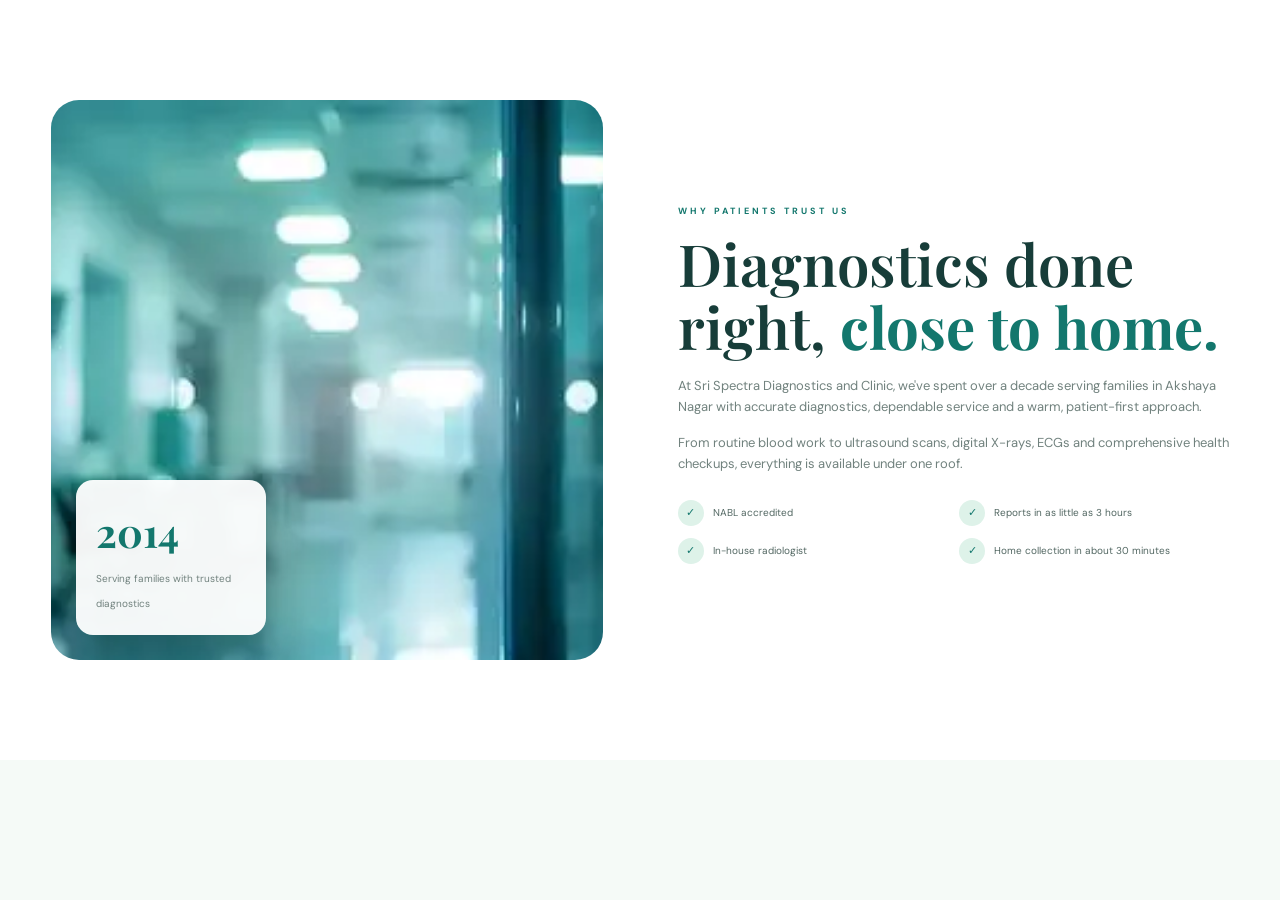
==== about.html @ 2edbfa6a "Add files via upload" ====
<!DOCTYPE html>
<html lang="en">

<head>
    <meta charset="UTF-8">
    <meta name="viewport" content="width=device-width, initial-scale=1.0">

    <title>Sri Spectra Diagnostics & Clinic | Akshaya Nagar</title>

    <meta name="description"
        content="Sri Spectra Diagnostics & Clinic - NABL accredited diagnostic centre in Akshaya Nagar, Bangalore. Pathology, ultrasound, X-ray, ECG, health packages and home sample collection.">

    <link rel="stylesheet" href="style.css">

    <link rel="preconnect" href="https://fonts.googleapis.com">
    <link rel="preconnect" href="https://fonts.gstatic.com" crossorigin>

    <link href="https://fonts.googleapis.com/css2?family=DM+Sans:wght@400;500;600;700&family=Playfair+Display:wght@500;600;700&display=swap"
        rel="stylesheet">
</head>

<body>
<section class="section about" id="about">

    <div class="container about-grid">

        <div class="about-image">

            <img
                src="img0.jpg"
                alt="Sri Spectra Diagnostics">

            <div class="floating-card">

                <strong>2014</strong>

                <span>
                    Serving families
                    with trusted diagnostics
                </span>

            </div>

        </div>


        <div class="about-content">

            <span class="eyebrow">
                WHY PATIENTS TRUST US
            </span>

            <h2>
                Diagnostics done right,
                <strong>close to home.</strong>
            </h2>

            <p>
                At Sri Spectra Diagnostics and Clinic, we've spent
                over a decade serving families in Akshaya Nagar with
                accurate diagnostics, dependable service and a warm,
                patient-first approach.
            </p>

            <p>
                From routine blood work to ultrasound scans, digital
                X-rays, ECGs and comprehensive health checkups,
                everything is available under one roof.
            </p>


            <div class="about-points">

                <div>
                    <span>✓</span>
                    <p>NABL accredited</p>
                </div>

                <div>
                    <span>✓</span>
                    <p>Reports in as little as 3 hours</p>
                </div>

                <div>
                    <span>✓</span>
                    <p>In-house radiologist</p>
                </div>

                <div>
                    <span>✓</span>
                    <p>Home collection in about 30 minutes</p>
                </div>

            </div>

        </div>

    </div>

</section>
</body>
</html>
---- style.css ----
/* =====================================================
   RESET
===================================================== */

* {
    margin: 0;
    padding: 0;
    box-sizing: border-box;
}

html {
    scroll-behavior: smooth;
}

body {
    font-family: "DM Sans", sans-serif;
    color: #173d39;
    background: #f5faf7;
    line-height: 1.6;
}

img {
    width: 100%;
    display: block;
}

a {
    text-decoration: none;
    color: inherit;
}

button,
input,
textarea,
select {
    font-family: inherit;
}

.container {
    width: min(1180px, 92%);
    margin: auto;
}

.section {
    padding: 100px 0;
}


/* =====================================================
   TOP BAR
===================================================== */

.topbar {
    background: #043d39;
    color: #c9dfda;

    font-size: 11px;
}

.topbar-inner {
    min-height: 38px;

    display: flex;
    justify-content: space-between;
    align-items: center;
}

.topbar-inner div {
    display: flex;
    gap: 20px;
}

.topbar a:hover {
    color: white;
}


/* =====================================================
   NAVBAR
===================================================== */

.navbar {
    position: absolute;

    top: 38px;
    left: 0;

    width: 100%;

    z-index: 100;

    padding: 18px 0;

    background: rgba(0, 45, 42, 0.22);

    -webkit-backdrop-filter: blur(10px);
     backdrop-filter: blur(10px);

    border-bottom: 1px solid rgba(255,255,255,0.14);
}

.nav-inner {
    display: flex;
    align-items: center;
    justify-content: space-between;

    gap: 20px;
}


/* LOGO */

.logo {
    display: flex;
    align-items: center;
    gap: 10px;

    color: white;
}

.logo-mark {
    width: 43px;
    height: 43px;

    border-radius: 13px;

    display: flex;
    justify-content: center;
    align-items: center;

    background: #d4f0e3;

    color: #087167;

    font-size: 27px;
    font-weight: 700;
}

.logo-text strong {
    display: block;

    font-family: "Playfair Display", serif;

    font-size: 21px;

    line-height: 1;
}

.logo-text span {
    display: block;

    font-size: 7px;

    letter-spacing: 2.5px;

    margin-top: 5px;
}


/* NAVIGATION */

nav {
    display: flex;

    gap: 20px;
}

nav a {
    color: white;

    font-size: 10px;

    transition: 0.3s;
}

nav a:hover {
    color: #b9ead4;
}


/* NAV BUTTON */

.nav-btn {
    padding: 11px 18px;

    border-radius: 30px;

    background: white;

    color: #087167;

    font-size: 10px;

    font-weight: 700;

    white-space: nowrap;
}


/* =====================================================
   HERO
===================================================== */

.hero {
    min-height: 770px;

    position: relative;

    display: flex;
    align-items: center;

    color: white;

    overflow: hidden;
}

.hero-bg {
    position: absolute;

    inset: 0;

    z-index: -1;

    background:
        linear-gradient(
            90deg,
            rgba(2, 48, 45, 0.97),
            rgba(2, 61, 56, 0.76),
            rgba(2, 61, 56, 0.20)
        ),
        url("https://images.unsplash.com/photo-1576091160550-2173dba999ef?auto=format&fit=crop&w=2000&q=90");

    background-size: cover;

    background-position: center;
}

.hero-content {
    max-width: 720px;

    padding-top: 90px;
}

.hero-location {
    display: block;

    color: #b6e7d2;

    font-size: 10px;

    letter-spacing: 3px;

    font-weight: 700;

    margin-bottom: 16px;
}

.trust-badge {
    display: inline-block;

    padding: 7px 13px;

    border: 1px solid rgba(255,255,255,0.25);

    background: rgba(255,255,255,0.09);

    -webkit-backdrop-filter: blur(10px);
      backdrop-filter: blur(10px);

    border-radius: 30px;

    font-size: 9px;

    margin-bottom: 22px;
}

.hero h1 {
    font-family: "Playfair Display", serif;

    font-size: clamp(50px, 7vw, 82px);

    line-height: 1.02;

    font-weight: 600;

    margin-bottom: 22px;
}

.hero h1 span {
    display: block;

    color: #b8ead5;
}

.hero-content > p {
    max-width: 620px;

    color: #d2e5e0;

    font-size: 16px;
}

.hero-actions {
    display: flex;

    gap: 14px;

    margin-top: 30px;
}


/* BUTTONS */

.btn-primary,
.btn-outline {
    display: inline-block;

    padding: 14px 22px;

    border-radius: 30px;

    font-size: 11px;

    font-weight: 700;

    transition: 0.3s;
}

.btn-primary {
    background: #c9eddb;

    color: #087167;
}

.btn-primary:hover {
    transform: translateY(-3px);

    box-shadow: 0 12px 30px rgba(0,0,0,0.18);
}

.btn-outline {
    border: 1px solid rgba(255,255,255,0.5);

    color: white;
}

.btn-outline:hover {
    background: white;

    color: #087167;
}


/* HERO STATS */

.hero-highlights {
    display: flex;

    gap: 45px;

    margin-top: 48px;
}

.hero-highlights div {
    display: flex;

    flex-direction: column;
}

.hero-highlights strong {
    font-size: 26px;
}

.hero-highlights span {
    color: #b9d3cd;

    font-size: 9px;
}


/* =====================================================
   QUICK CARDS
===================================================== */

.quick-section {
    margin-top: -55px;

    position: relative;

    z-index: 20;
}

.quick-grid {
    display: grid;

    grid-template-columns: repeat(4, 1fr);

    gap: 14px;
}

.quick-card {
    background: rgba(255,255,255,0.96);

    border: 1px solid #e2ece8;

    border-radius: 17px;

    padding: 19px;

    display: flex;

    align-items: center;

    gap: 12px;

    box-shadow: 0 18px 40px rgba(15,80,70,0.11);

    transition: 0.3s;
}

.quick-card:hover {
    transform: translateY(-6px);
}

.quick-icon {
    width: 44px;
    height: 44px;

    flex-shrink: 0;

    display: flex;
    align-items: center;
    justify-content: center;

    border-radius: 12px;

    background: #e0f3e9;

    font-size: 19px;
}

.quick-card h3 {
    font-size: 12px;
}

.quick-card p {
    color: #7c8d89;

    font-size: 9px;
}

.quick-card > span {
    margin-left: auto;

    color: #14776d;
}


/* =====================================================
   HEADINGS
===================================================== */

.eyebrow {
    display: inline-block;

    color: #13776d;

    font-size: 9px;

    letter-spacing: 3px;

    font-weight: 700;

    margin-bottom: 14px;
}

.section-heading {
    max-width: 700px;

    margin-bottom: 48px;
}

.section-heading.center {
    text-align: center;

    margin-left: auto;
    margin-right: auto;
}

.section-heading h2,
.about-content h2,
.thyroid-content h2,
.collection-content h2,
.faq-grid h2,
.contact h2 {
    font-family: "Playfair Display", serif;

    font-size: clamp(40px, 5vw, 58px);

    line-height: 1.08;

    font-weight: 600;

    margin-bottom: 18px;
}

.section-heading h2 strong,
.about-content h2 strong,
.thyroid-content h2 strong,
.collection-content h2 strong,
.faq-grid h2 strong,
.contact h2 strong {
    color: #13776d;
}

.section-heading p,
.about-content > p,
.collection-content > p,
.faq-grid > div > p {
    color: #71827e;

    font-size: 13px;
}


/* =====================================================
   ABOUT
===================================================== */

.about {
    background: white;
}

.about-grid {
    display: grid;

    grid-template-columns: 1fr 1fr;

    gap: 75px;

    align-items: center;
}

.about-image {
    position: relative;

    height: 560px;

    border-radius: 28px;

    overflow: hidden;
}

.about-image img {
    height: 100%;

    object-fit: cover;
}

.floating-card {
    position: absolute;

    left: 25px;
    bottom: 25px;

    width: 190px;

    padding: 20px;

    background: rgba(255,255,255,0.95);

    border-radius: 17px;

    box-shadow: 0 20px 40px rgba(0,0,0,0.15);
}

.floating-card strong {
    display: block;

    font-family: "Playfair Display", serif;

    color: #13776d;

    font-size: 40px;
}

.floating-card span {
    color: #71827e;

    font-size: 10px;
}

.about-content > p {
    margin-bottom: 16px;
}

.about-points {
    display: grid;

    grid-template-columns: 1fr 1fr;

    gap: 12px;

    margin-top: 25px;
}

.about-points div {
    display: flex;

    align-items: center;

    gap: 9px;
}

.about-points span {
    width: 26px;
    height: 26px;

    display: flex;

    justify-content: center;
    align-items: center;

    border-radius: 50%;

    background: #def2e9;

    color: #13776d;

    font-size: 11px;
}

.about-points p {
    color: #526762;

    font-size: 10px;
}


/* =====================================================
   SERVICES
===================================================== */

.services {
    background: #f3f9f6;
}

.service-grid {
    display: grid;

    grid-template-columns: repeat(3, 1fr);

    gap: 20px;
}

.service-card {
    background: white;

    border: 1px solid #e1ebe7;

    border-radius: 22px;

    overflow: hidden;

    transition: 0.35s;
}

.service-card:hover {
    transform: translateY(-7px);

    box-shadow: 0 22px 45px rgba(15,80,70,0.12);
}

.service-image {
    height: 210px;

    overflow: hidden;
}

.service-image img {
    height: 100%;

    object-fit: cover;

    transition: 0.5s;
}

.service-card:hover .service-image img {
    transform: scale(1.06);
}

.service-body {
    padding: 25px;

    position: relative;
}

.service-number {
    position: absolute;

    right: 20px;
    top: 20px;

    color: #b4c8c3;

    font-size: 10px;

    font-weight: 700;
}

.service-icon {
    width: 43px;
    height: 43px;

    border-radius: 12px;

    display: flex;
    align-items: center;
    justify-content: center;

    background: #def2e9;

    font-size: 20px;

    margin-bottom: 15px;
}

.service-body h3 {
    font-family: "Playfair Display", serif;

    font-size: 21px;

    margin-bottom: 9px;
}

.service-body p {
    color: #71827e;

    font-size: 10px;

    line-height: 1.7;

    min-height: 55px;

    margin-bottom: 17px;
}

.service-body a {
    color: #13776d;

    font-size: 10px;

    font-weight: 700;
}


/* =====================================================
   THYROID
===================================================== */

.thyroid {
    background: white;
}

.thyroid-grid {
    display: grid;

    grid-template-columns: 0.9fr 1.1fr;

    gap: 70px;

    align-items: center;
}

.thyroid-image {
    position: relative;

    height: 550px;

    overflow: hidden;

    border-radius: 27px;
}

.thyroid-image img {
    height: 100%;

    object-fit: cover;
}

.thyroid-floating {
    position: absolute;

    bottom: 22px;
    left: 22px;

    padding: 15px 18px;

    background: rgba(255,255,255,0.95);

    border-radius: 15px;

    display: flex;

    align-items: center;

    gap: 10px;
}

.thyroid-floating > span {
    width: 40px;
    height: 40px;

    display: flex;
    align-items: center;
    justify-content: center;

    border-radius: 10px;

    background: #def2e9;
}

.thyroid-floating strong {
    display: block;

    font-size: 11px;
}

.thyroid-floating small {
    display: block;

    color: #71827e;

    font-size: 8px;
}

.thyroid-content > p {
    color: #71827e;

    font-size: 13px;

    line-height: 1.8;

    margin-bottom: 25px;
}

.thyroid-cards {
    display: grid;

    grid-template-columns: 1fr 1fr;

    gap: 12px;

    margin-bottom: 28px;
}

.thyroid-cards > div {
    padding: 15px;

    border-radius: 13px;

    background: #f4f9f7;

    border: 1px solid #e1ece8;
}

.thyroid-cards span {
    display: block;

    color: #13776d;

    font-weight: 700;

    font-size: 13px;
}

.thyroid-cards p {
    color: #71827e;

    font-size: 9px;

    margin-top: 4px;
}


/* =====================================================
   DIFFERENCE
===================================================== */

.difference {
    background: #f3f9f6;
}

.difference-grid {
    display: grid;

    grid-template-columns: repeat(5, 1fr);

    gap: 14px;
}

.difference-card {
    padding: 25px;

    background: white;

    border-radius: 18px;

    border: 1px solid #e1ebe7;

    text-align: center;
}

.difference-card > strong {
    display: block;

    color: #13776d;

    font-family: "Playfair Display", serif;

    font-size: 32px;

    margin-bottom: 10px;
}

.difference-card h3 {
    font-size: 12px;

    margin-bottom: 7px;
}

.difference-card p {
    color: #71827e;

    font-size: 9px;
}


/* =====================================================
   PACKAGES
===================================================== */

.packages {
    background: white;
}

.package-grid {
    display: grid;

    grid-template-columns: 1fr 1fr;

    gap: 25px;

    max-width: 900px;

    margin: auto;
}

.package-card {
    position: relative;

    padding: 35px;

    background: #f5faf7;

    border: 1px solid #e1ebe7;

    border-radius: 23px;
}

.package-card.featured {
    background: #07564f;

    color: white;

    border: none;

    transform: translateY(-7px);
}

.package-tag {
    color: #13776d;

    font-size: 9px;

    letter-spacing: 2px;

    font-weight: 700;
}

.featured .package-tag {
    color: #b9e9d3;
}

.package-card h3 {
    font-family: "Playfair Display", serif;

    font-size: 25px;

    margin: 15px 0;
}

.price {
    color: #13776d;

    font-family: "Playfair Display", serif;

    font-size: 38px;

    font-weight: 600;
}

.featured .price {
    color: #c2ecd9;
}

.price small {
    font-family: "DM Sans", sans-serif;

    font-size: 9px;

    color: #84958f;
}

.featured .price small {
    color: #c0d8d2;
}

.package-card ul {
    list-style: none;

    margin: 25px 0;
}

.package-card li {
    color: #536a65;

    font-size: 11px;

    padding: 6px 0;
}

.featured li {
    color: #d3e5e0;
}

.package-card > a {
    color: #13776d;

    font-size: 10px;

    font-weight: 700;
}

.featured > a {
    color: #b9ead4;
}

.popular {
    position: absolute;

    right: 20px;
    top: 20px;

    padding: 5px 9px;

    border-radius: 20px;

    background: #bcebd5;

    color: #086c62;

    font-size: 7px;

    font-weight: 700;
}


/* =====================================================
   COLLECTION
===================================================== */

.collection {
    background: #eaf5f0;
}

.collection-grid {
    display: grid;

    grid-template-columns: 1fr 1fr;

    gap: 70px;

    align-items: center;
}

.collection-content > p {
    max-width: 560px;

    margin-bottom: 22px;
}

.collection-features {
    display: grid;

    grid-template-columns: 1fr 1fr;

    gap: 12px;

    margin-bottom: 27px;
}

.collection-features span {
    color: #536a65;

    font-size: 10px;
}

.collection-image {
    height: 480px;

    overflow: hidden;

    border-radius: 27px;
}

.collection-image img {
    height: 100%;

    object-fit: cover;
}


/* =====================================================
   AREAS
===================================================== */

.areas {
    background: white;
}

.areas-grid {
    display: flex;

    flex-wrap: wrap;

    justify-content: center;

    gap: 10px;

    max-width: 900px;

    margin: auto;
}

.areas-grid span {
    padding: 11px 17px;

    background: #f0f7f4;

    border: 1px solid #deebe6;

    border-radius: 30px;

    color: #536a65;

    font-size: 10px;
}


/* =====================================================
   FAQ
===================================================== */

.faq {
    background: #f5faf7;
}

.faq-grid {
    display: grid;

    grid-template-columns: 0.8fr 1.2fr;

    gap: 80px;
}

.faq-list {
    display: flex;

    flex-direction: column;

    gap: 10px;
}

.faq-list details {
    background: white;

    border: 1px solid #e1ebe7;

    border-radius: 12px;

    padding: 17px 20px;
}

.faq-list summary {
    list-style: none;

    cursor: pointer;

    display: flex;

    justify-content: space-between;

    font-size: 11px;

    font-weight: 700;
}

.faq-list summary::-webkit-details-marker {
    display: none;
}

.faq-list summary span {
    color: #13776d;

    font-size: 17px;
}

.faq-list p {
    color: #71827e;

    font-size: 10px;

    padding-top: 12px;
}


/* =====================================================
   BOOKING
===================================================== */

.booking {
    background: #07564f;

    color: white;
}

.booking-grid {
    display: grid;

    grid-template-columns: 0.8fr 1.2fr;

    gap: 70px;

    align-items: center;
}

.booking-info .eyebrow {
    color: #aee5cd;
}

.booking-info h2 {
    font-family: "Playfair Display", serif;

    font-size: clamp(40px, 5vw, 58px);

    line-height: 1.08;

    margin-bottom: 18px;
}

.booking-info h2 strong {
    color: #b9ead5;
}

.booking-info > p {
    color: #c6ded8;

    font-size: 13px;
}

.booking-contact {
    margin-top: 28px;
}

.booking-contact p {
    color: #c8dfd9;

    font-size: 11px;

    margin: 10px 0;
}

.booking-form {
    padding: 32px;

    background: white;

    color: #183c3a;

    border-radius: 22px;
}

.booking-form h3 {
    font-family: "Playfair Display", serif;

    font-size: 27px;

    margin-bottom: 22px;
}

.form-row {
    display: grid;

    grid-template-columns: 1fr 1fr;

    gap: 14px;

    margin-bottom: 14px;
}

.booking-form label {
    display: block;

    font-size: 9px;

    font-weight: 700;

    margin-bottom: 5px;
}

.booking-form input,
.booking-form select,
.booking-form textarea {
    width: 100%;

    padding: 12px;

    border: 1px solid #dce8e4;

    border-radius: 8px;

    outline: none;

    background: #fafcfb;

    font-size: 10px;
}

.booking-form textarea {
    resize: vertical;

    margin-bottom: 15px;
}

.booking-form button {
    width: 100%;

    border: none;

    padding: 13px;

    background: #13776d;

    color: white;

    border-radius: 8px;

    font-weight: 700;

    font-size: 10px;

    cursor: pointer;
}

.booking-form > small {
    display: block;

    color: #84958f;

    font-size: 8px;

    text-align: center;

    margin-top: 10px;
}


/* =====================================================
   CONTACT
===================================================== */

.contact {
    background: white;
}

.contact-grid {
    display: grid;

    grid-template-columns: 1fr 1fr;

    gap: 70px;

    align-items: center;
}

.contact-list {
    display: grid;

    gap: 18px;

    margin-top: 30px;
}

.contact-list > div {
    display: flex;

    gap: 12px;
}

.contact-list > div > span {
    width: 40px;
    height: 40px;

    flex-shrink: 0;

    display: flex;

    justify-content: center;
    align-items: center;

    background: #def2e9;

    border-radius: 11px;
}

.contact-list strong {
    font-size: 10px;
}

.contact-list p {
    color: #71827e;

    font-size: 10px;
}

.map {
    height: 480px;

    border-radius: 27px;

    display: flex;

    align-items: center;
    justify-content: center;

    text-align: center;

    color: white;

    background:
        linear-gradient(
            rgba(3,75,69,0.86),
            rgba(3,75,69,0.86)
        ),
        url("https://images.unsplash.com/photo-1449824913935-59a10b8d2000?auto=format&fit=crop&w=1200&q=85");

    background-size: cover;

    background-position: center;
}

.map-pin {
    font-size: 40px;
}

.map h3 {
    font-family: "Playfair Display", serif;

    font-size: 27px;
}

.map p {
    color: #c8dfd9;

    font-size: 11px;

    margin: 6px 0 20px;
}

.map a {
    display: inline-block;

    padding: 11px 18px;

    border-radius: 30px;

    background: white;

    color: #13776d;

    font-size: 9px;

    font-weight: 700;
}


/* =====================================================
   FINAL CTA
===================================================== */

.final-cta {
    padding: 80px 0;

    background: linear-gradient(
        120deg,
        #08665e,
        #0d8175
    );

    color: white;

    text-align: center;
}

.final-cta > .container > span {
    color: #b9ead4;

    font-size: 9px;

    letter-spacing: 3px;

    font-weight: 700;
}

.final-cta h2 {
    font-family: "Playfair Display", serif;

    font-size: clamp(42px, 6vw, 62px);

    margin: 8px 0;
}

.final-cta p {
    color: #d1e6e0;

    font-size: 12px;

    margin-bottom: 25px;
}

.final-cta a {
    display: inline-block;

    padding: 13px 22px;

    margin: 4px;

    border-radius: 30px;

    background: white;

    color: #0b6c63;

    font-size: 10px;

    font-weight: 700;
}

.final-cta a:last-child {
    background: transparent;

    border: 1px solid rgba(255,255,255,0.5);

    color: white;
}


/* =====================================================
   FOOTER
===================================================== */

footer {
    padding-top: 55px;

    background: #043d39;

    color: white;
}

.footer-grid {
    display: grid;

    grid-template-columns: 1.5fr 1fr 1fr 1fr;

    gap: 40px;

    padding-bottom: 45px;
}

.footer-about {
    max-width: 280px;

    color: #aec8c2;

    font-size: 10px;

    margin-top: 18px;
}

footer h4 {
    font-size: 11px;

    margin-bottom: 16px;
}

footer .footer-grid > div:not(:first-child) a,
footer .footer-grid > div:not(:first-child) p {
    display: block;

    color: #aec8c2;

    font-size: 9px;

    margin-bottom: 8px;
}

footer a:hover {
    color: white !important;
}

.footer-bottom {
    border-top: 1px solid rgba(255,255,255,0.1);

    padding: 18px 0;
}

.footer-bottom .container {
    display: flex;

    justify-content: space-between;

    gap: 20px;
}

.footer-bottom p {
    color: #829f98;

    font-size: 8px;
}


/* =====================================================
   WHATSAPP
===================================================== */

.whatsapp {
    position: fixed;

    right: 20px;
    bottom: 20px;

    z-index: 999;

    width: 53px;
    height: 53px;

    display: flex;

    align-items: center;
    justify-content: center;

    border-radius: 50%;

    background: #25d366;

    color: white;

    font-size: 23px;

    box-shadow: 0 10px 30px rgba(0,0,0,0.2);

    transition: 0.3s;
}

.whatsapp:hover {
    transform: scale(1.1);
}


/* =====================================================
   LAPTOP
===================================================== */

@media (max-width: 1100px) {

    nav {
        display: none;
    }

    .quick-grid {
        grid-template-columns: repeat(2, 1fr);
    }

    .difference-grid {
        grid-template-columns: repeat(3, 1fr);
    }

}


/* =====================================================
   TABLET
===================================================== */

@media (max-width: 850px) {

    .about-grid,
    .thyroid-grid,
    .collection-grid,
    .booking-grid,
    .contact-grid,
    .faq-grid {
        grid-template-columns: 1fr;

        gap: 45px;
    }

    .service-grid {
        grid-template-columns: repeat(2, 1fr);
    }

    .difference-grid {
        grid-template-columns: repeat(2, 1fr);
    }

    .package-grid {
        grid-template-columns: 1fr;
    }

    .package-card.featured {
        transform: none;
    }

    .footer-grid {
        grid-template-columns: 1fr 1fr;
    }

}


/* =====================================================
   MOBILE
===================================================== */

@media (max-width: 600px) {

    .section {
        padding: 70px 0;
    }


    /* TOP BAR */

    .topbar {
        display: none;
    }


    /* NAVBAR */

    .navbar {
        top: 0;

        padding: 12px 0;
    }

    .logo-mark {
        width: 37px;
        height: 37px;

        font-size: 23px;
    }

    .logo-text strong {
        font-size: 18px;
    }

    .logo-text span {
        font-size: 6px;
    }

    .nav-btn {
        padding: 9px 12px;

        font-size: 8px;
    }


    /* HERO */

    .hero {
        min-height: 700px;
    }

    .hero-bg {
        background:
            linear-gradient(
                90deg,
                rgba(2,48,45,0.96),
                rgba(2,61,56,0.70)
            ),
            url("https://images.unsplash.com/photo-1576091160550-2173dba999ef?auto=format&fit=crop&w=1200&q=85");

        background-position: 65% center;
    }

    .hero-content {
        padding-top: 60px;
    }

    .hero h1 {
        font-size: 47px;
    }

    .hero-content > p {
        font-size: 13px;
    }

    .hero-actions {
        flex-direction: column;
    }

    .hero-actions a {
        text-align: center;
    }

    .hero-highlights {
        gap: 20px;

        flex-wrap: wrap;
    }


    /* QUICK */

    .quick-section {
        margin-top: -30px;
    }

    .quick-grid {
        grid-template-columns: 1fr;
    }


    /* ABOUT */

    .about-image {
        height: 400px;
    }

    .about-points {
        grid-template-columns: 1fr;
    }


    /* SERVICES */

    .service-grid {
        grid-template-columns: 1fr;
    }


    /* THYROID */

    .thyroid-image {
        height: 380px;
    }

    .thyroid-cards {
        grid-template-columns: 1fr;
    }


    /* DIFFERENCE */

    .difference-grid {
        grid-template-columns: 1fr;
    }


    /* COLLECTION */

    .collection-features {
        grid-template-columns: 1fr;
    }

    .collection-image {
        height: 350px;
    }


    /* BOOKING */

    .form-row {
        grid-template-columns: 1fr;
    }

    .booking-form {
        padding: 24px;
    }


    /* CONTACT */

    .map {
        height: 350px;
    }


    /* FOOTER */

    .footer-grid {
        grid-template-columns: 1fr;
    }

    .footer-bottom .container {
        flex-direction: column;

        text-align: center;
    }


    /* WHATSAPP */

    .whatsapp {
        width: 48px;
        height: 48px;

        right: 15px;
        bottom: 15px;
    }

}


/* =====================================================
   SMALL PHONES
===================================================== */

@media (max-width: 380px) {

    .hero h1 {
        font-size: 40px;
    }

    .section-heading h2,
    .about-content h2,
    .thyroid-content h2,
    .collection-content h2,
    .faq-grid h2,
    .contact h2 {
        font-size: 36px;
    }

    .nav-btn {
        padding: 8px 9px;

        font-size: 7px;
    }

}
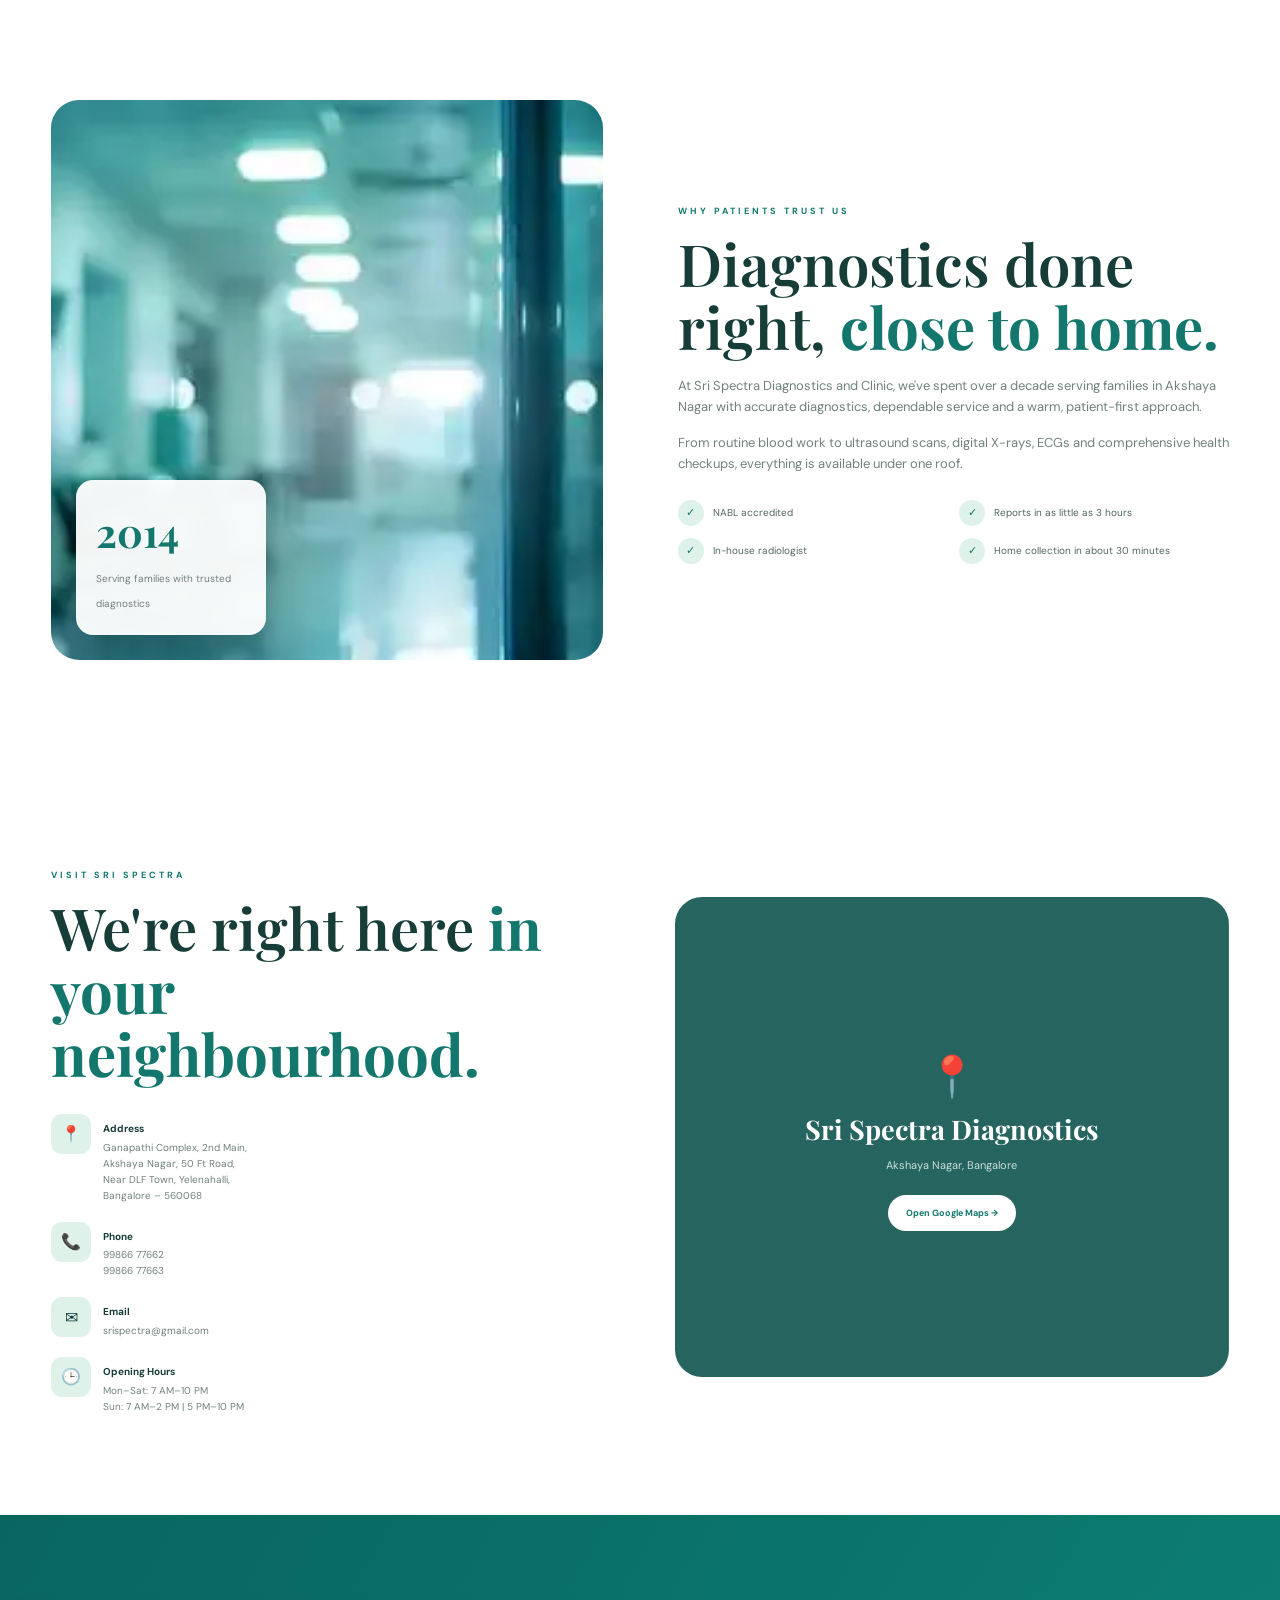
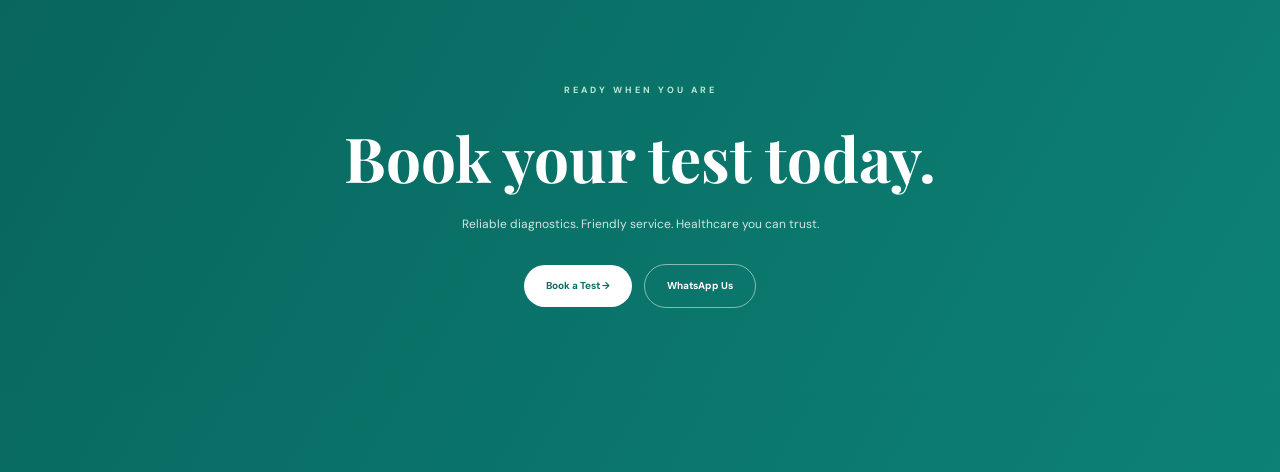
==== commit 3386bbe7: "Add files via upload" ====
--- a/about.html
+++ b/about.html
@@ -98,5 +98,172 @@
     </div>
 
 </section>
+ <section class="section contact" id="contact">
+
+    <div class="container contact-grid">
+
+        <div>
+
+            <span class="eyebrow">
+                VISIT SRI SPECTRA
+            </span>
+
+            <h2>
+                We're right here
+                <strong>in your neighbourhood.</strong>
+            </h2>
+
+
+            <div class="contact-list">
+
+                <div>
+
+                    <span>📍</span>
+
+                    <div>
+
+                        <strong>Address</strong>
+
+                        <p>
+                            Ganapathi Complex, 2nd Main,<br>
+                            Akshaya Nagar, 50 Ft Road,<br>
+                            Near DLF Town, Yelenahalli,<br>
+                            Bangalore – 560068
+                        </p>
+
+                    </div>
+
+                </div>
+
+
+                <div>
+
+                    <span>📞</span>
+
+                    <div>
+
+                        <strong>Phone</strong>
+
+                        <p>
+                            99866 77662<br>
+                            99866 77663
+                        </p>
+
+                    </div>
+
+                </div>
+
+
+                <div>
+
+                    <span>✉</span>
+
+                    <div>
+
+                        <strong>Email</strong>
+
+                        <p>
+                            srispectra@gmail.com
+                        </p>
+
+                    </div>
+
+                </div>
+
+
+                <div>
+
+                    <span>🕒</span>
+
+                    <div>
+
+                        <strong>Opening Hours</strong>
+
+                        <p>
+                            Mon–Sat: 7 AM–10 PM<br>
+                            Sun: 7 AM–2 PM | 5 PM–10 PM
+                        </p>
+
+                    </div>
+
+                </div>
+
+            </div>
+
+        </div>
+
+
+        <div class="map">
+
+            <div class="map-content">
+
+                <div class="map-pin">
+                    📍
+                </div>
+
+                <h3>
+                    Sri Spectra Diagnostics
+                </h3>
+
+                <p>
+                    Akshaya Nagar, Bangalore
+                </p>
+
+                <a href="..." target="_blank" rel="noopener noreferrer">
+
+                    Open Google Maps →
+
+                </a>
+
+            </div>
+
+        </div>
+
+    </div>
+
+</section>
+
+
+<!-- =====================================================
+     CTA
+===================================================== -->
+
+<section class="final-cta">
+   <section class="final-cta">
+
+    <div class="container">
+
+        <span>
+            READY WHEN YOU ARE
+        </span>
+
+        <h2>
+            Book your test today.
+        </h2>
+
+        <p>
+            Reliable diagnostics. Friendly service.
+            Healthcare you can trust.
+        </p>
+
+
+        <div>
+
+            <a href="#booking">
+                Book a Test →
+            </a>
+
+            
+              <a href="..." target="_blank" rel="noopener noreferrer">
+                WhatsApp Us
+
+            </a>
+
+        </div>
+
+    </div>
+
+</section>
+</section>
 </body>
 </html>
--- a/style.css
+++ b/style.css
@@ -168,7 +168,7 @@
 nav a {
     color: white;
 
-    font-size: 10px;
+    font-size: 15px;
 
     transition: 0.3s;
 }
@@ -189,11 +189,187 @@
 
     color: #087167;
 
-    font-size: 10px;
+    font-size: 18px;
 
     font-weight: 700;
 
     white-space: nowrap;
+}
+/* =========================================
+   MOBILE MENU
+========================================= */
+
+.mobile-menu-btn {
+    display: none;
+    width: 45px;
+    height: 45px;
+    border: none;
+    border-radius: 12px;
+    background: rgba(255, 255, 255, 0.18);
+    border: 1px solid rgba(255, 255, 255, 0.35);
+    -webkit-backdrop-filter: blur(15px);
+backdrop-filter: blur(15px);
+    cursor: pointer;
+    padding: 10px;
+    flex-direction: column;
+    justify-content: center;
+    align-items: center;
+    gap: 5px;
+}
+
+.mobile-menu-btn span {
+    display: block;
+    width: 22px;
+    height: 2.5px;
+    background: #ffffff;
+    border-radius: 5px;
+    transition: all 0.3s ease;
+}
+
+/* Mobile Navigation Box */
+
+.mobile-nav {
+    display: none;
+}
+
+
+/* =========================================
+   MOBILE RESPONSIVE
+========================================= */
+
+@media (max-width: 768px) {
+
+    /* Hide desktop navigation */
+    .desktop-nav {
+        display: none !important;
+    }
+
+    /* Show menu button */
+    .mobile-menu-btn {
+        display: flex;
+        margin-left: auto;
+    }
+
+    /* Mobile dropdown */
+    .mobile-nav {
+        position: absolute;
+        top: 75px;
+        left: 15px;
+        right: 15px;
+
+        display: flex;
+        flex-direction: column;
+
+        padding: 12px;
+
+        background: rgba(255, 255, 255, 0.95);
+        -webkit-backdrop-filter: blur(15px);
+        -webkit-backdrop-filter: blur(15px);
+          backdrop-filter: blur(15px);
+
+        border: 1px solid rgba(255, 255, 255, 0.7);
+        border-radius: 20px;
+
+        box-shadow: 0 15px 40px rgba(0, 70, 50, 0.20);
+
+        opacity: 0;
+        visibility: hidden;
+        transform: translateY(-15px);
+
+        transition: all 0.3s ease;
+
+        z-index: 9999;
+    }
+
+    /* Open mobile menu */
+    .mobile-nav.active {
+        opacity: 1;
+        visibility: visible;
+        transform: translateY(0);
+    }
+
+    /* Menu links */
+    .mobile-nav a {
+        display: flex;
+        align-items: center;
+        gap: 14px;
+
+        padding: 14px 16px;
+
+        color: #075c46;
+        text-decoration: none;
+
+        font-size: 16px;
+        font-weight: 600;
+
+        border-radius: 12px;
+
+        transition: all 0.25s ease;
+    }
+
+    /* Arrow / icon */
+    .mobile-nav a span {
+        width: 30px;
+        height: 30px;
+
+        display: flex;
+        align-items: center;
+        justify-content: center;
+
+        border-radius: 50%;
+
+        background: #e7f8f1;
+        color: #07855f;
+
+        font-size: 18px;
+        font-weight: bold;
+    }
+
+    /* Hover / tap */
+    .mobile-nav a:hover {
+        background: #e8f8f2;
+        transform: translateX(5px);
+    }
+
+    /* Hamburger animation */
+    .mobile-menu-btn.active span:nth-child(1) {
+        transform: translateY(7.5px) rotate(45deg);
+    }
+
+    .mobile-menu-btn.active span:nth-child(2) {
+        opacity: 0;
+    }
+
+    .mobile-menu-btn.active span:nth-child(3) {
+        transform: translateY(-7.5px) rotate(-45deg);
+    }
+
+}
+
+
+/* =========================================
+   SMALL PHONES
+========================================= */
+
+@media (max-width: 480px) {
+
+    .mobile-menu-btn {
+        width: 42px;
+        height: 42px;
+    }
+
+    .mobile-nav {
+        top: 70px;
+        left: 10px;
+        right: 10px;
+        border-radius: 18px;
+    }
+
+    .mobile-nav a {
+        font-size: 15px;
+        padding: 13px 14px;
+    }
+
 }
 
 
@@ -246,7 +422,7 @@
 
     color: #b6e7d2;
 
-    font-size: 10px;
+    font-size: 15px;
 
     letter-spacing: 3px;
 
@@ -269,7 +445,7 @@
 
     border-radius: 30px;
 
-    font-size: 9px;
+    font-size: px;
 
     margin-bottom: 22px;
 }
@@ -1121,7 +1297,7 @@
 
     overflow: hidden;
 
-    border-radius: 27px;
+    border-radius: 15px;
 }
 
 .collection-image img {
